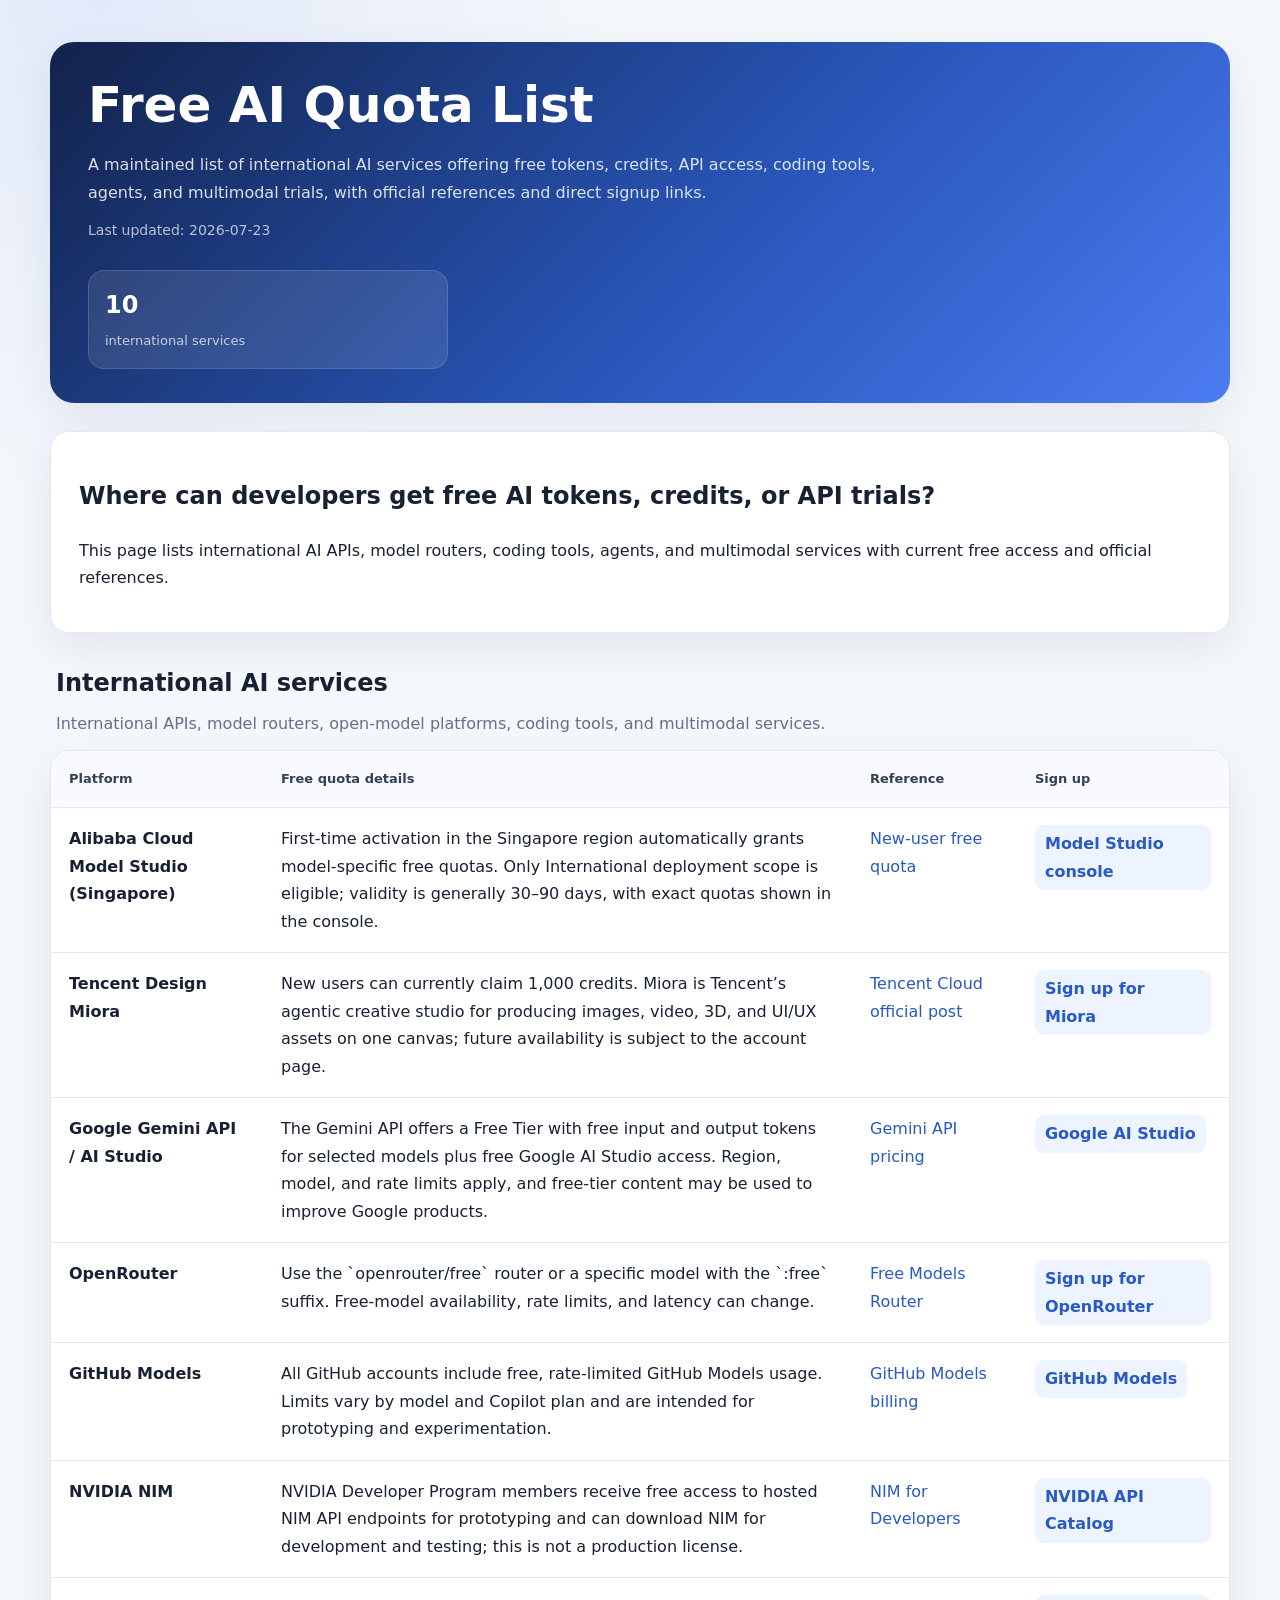
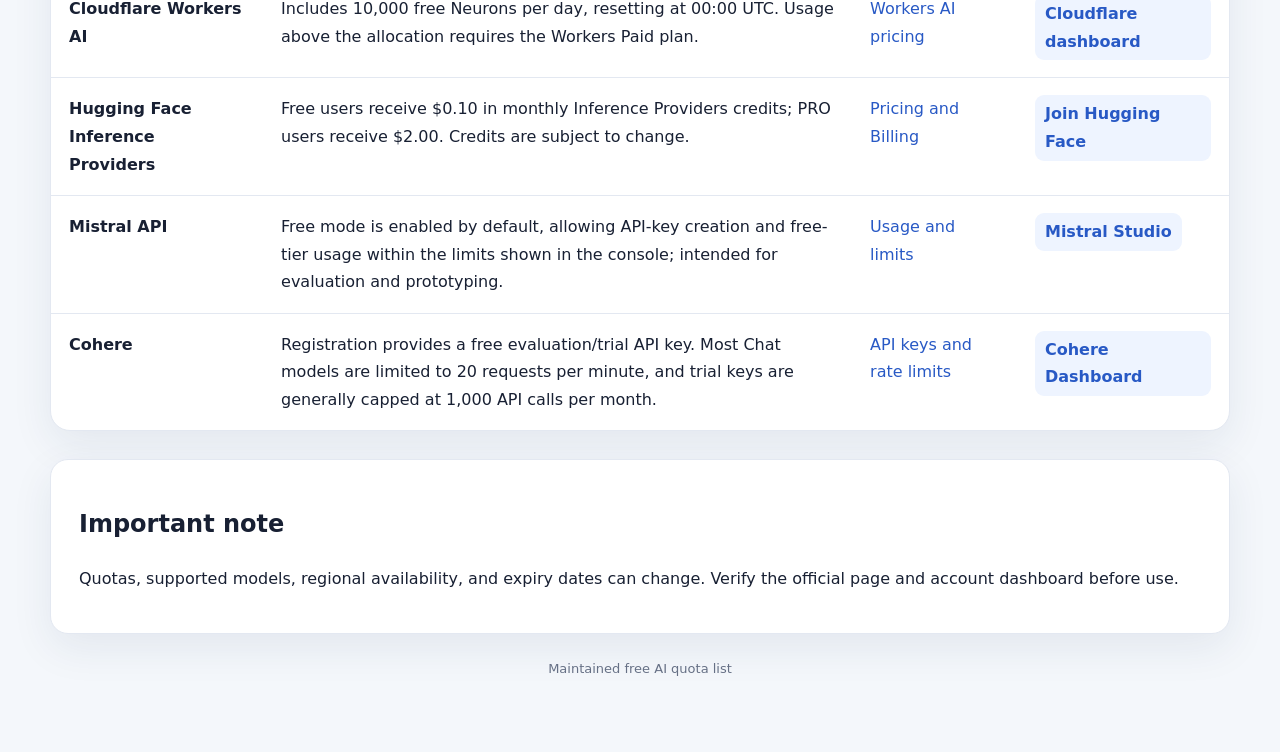
==== pages/us/index.html @ 04cc896a "publish: sync international quota artifacts" ====
<!doctype html>
<html lang="en"><head><meta charset="utf-8"><meta name="viewport" content="width=device-width,initial-scale=1"><title>Free AI Tokens, Credits and API Trials (2026 updated list)</title><meta name="description" content="A maintained list of international AI services offering free tokens, credits, API access, coding tools, agents, and multimodal trials, with official references and direct signup links."><meta name="keywords" content="free AI tokens, free AI API, AI credits, LLM free tier, AI coding agent free trial, free multimodal AI tools"><meta name="robots" content="index,follow,max-snippet:-1"><link rel="canonical" href="https://yoyoworks.github.io/ai_free_quota/pages/us/"><meta property="og:type" content="article"><meta property="og:title" content="Free AI Tokens, Credits and API Trials (2026 updated list)"><meta property="og:description" content="A maintained list of international AI services offering free tokens, credits, API access, coding tools, agents, and multimodal trials, with official references and direct signup links."><meta property="og:url" content="https://yoyoworks.github.io/ai_free_quota/pages/us/"><script type="application/ld+json">{"@context":"https://schema.org","@graph":[{"@type":"WebPage","url":"https://yoyoworks.github.io/ai_free_quota/pages/us/","name":"Free AI Tokens, Credits and API Trials","description":"A maintained list of international AI services offering free tokens, credits, API access, coding tools, agents, and multimodal trials, with official references and direct signup links.","datePublished":"2026-07-23","dateModified":"2026-07-23","inLanguage":"en"},{"@type":"ItemList","numberOfItems":10,"itemListElement":[{"@type":"ListItem","position":1,"name":"Alibaba Cloud Model Studio (Singapore)","description":"First-time activation in the Singapore region automatically grants model-specific free quotas. Only International deployment scope is eligible; validity is generally 30–90 days, with exact quotas shown in the console.","url":"https://modelstudio.console.alibabacloud.com/"},{"@type":"ListItem","position":2,"name":"Tencent Design Miora","description":"New users can currently claim 1,000 credits. Miora is Tencent’s agentic creative studio for producing images, video, 3D, and UI/UX assets on one canvas; future availability is subject to the account page.","url":"https://miora.design/login"},{"@type":"ListItem","position":3,"name":"Google Gemini API / AI Studio","description":"The Gemini API offers a Free Tier with free input and output tokens for selected models plus free Google AI Studio access. Region, model, and rate limits apply, and free-tier content may be used to improve Google products.","url":"https://aistudio.google.com/"},{"@type":"ListItem","position":4,"name":"OpenRouter","description":"Use the `openrouter/free` router or a specific model with the `:free` suffix. Free-model availability, rate limits, and latency can change.","url":"https://openrouter.ai/"},{"@type":"ListItem","position":5,"name":"GitHub Models","description":"All GitHub accounts include free, rate-limited GitHub Models usage. Limits vary by model and Copilot plan and are intended for prototyping and experimentation.","url":"https://github.com/marketplace/models"},{"@type":"ListItem","position":6,"name":"NVIDIA NIM","description":"NVIDIA Developer Program members receive free access to hosted NIM API endpoints for prototyping and can download NIM for development and testing; this is not a production license.","url":"https://build.nvidia.com/explore/discover"},{"@type":"ListItem","position":7,"name":"Cloudflare Workers AI","description":"Includes 10,000 free Neurons per day, resetting at 00:00 UTC. Usage above the allocation requires the Workers Paid plan.","url":"https://dash.cloudflare.com/"},{"@type":"ListItem","position":8,"name":"Hugging Face Inference Providers","description":"Free users receive $0.10 in monthly Inference Providers credits; PRO users receive $2.00. Credits are subject to change.","url":"https://huggingface.co/join"},{"@type":"ListItem","position":9,"name":"Mistral API","description":"Free mode is enabled by default, allowing API-key creation and free-tier usage within the limits shown in the console; intended for evaluation and prototyping.","url":"https://console.mistral.ai/"},{"@type":"ListItem","position":10,"name":"Cohere","description":"Registration provides a free evaluation/trial API key. Most Chat models are limited to 20 requests per minute, and trial keys are generally capped at 1,000 API calls per month.","url":"https://dashboard.cohere.com/welcome/register"}]}]}</script><style>:root{--bg:#f4f7fb;--surface:#fff;--text:#182033;--muted:#667085;--line:#e3e8f1;--accent:#2859c5;--soft:#eef4ff;--shadow:0 14px 42px rgba(31,55,94,.08)}*{box-sizing:border-box}body{margin:0;background:radial-gradient(circle at 8% 0%,rgba(66,111,229,.10),transparent 32rem),var(--bg);color:var(--text);font-family:Inter,"PingFang SC","Microsoft YaHei",system-ui,-apple-system,sans-serif;line-height:1.72}a{color:var(--accent);text-decoration:none}a:hover{text-decoration:underline}main{width:min(1180px,calc(100% - 32px));margin:42px auto 72px}.hero{padding:34px 38px;border-radius:24px;background:linear-gradient(135deg,#12224a,#2957bb 58%,#4c7cf2);color:#fff;box-shadow:var(--shadow)}.hero h1{margin:0;font-size:clamp(30px,5vw,50px);line-height:1.18}.summary{max-width:850px;margin:16px 0 0;color:rgba(255,255,255,.84)}.updated{margin-top:12px;color:rgba(255,255,255,.7);font-size:14px}.stats{display:grid;grid-template-columns:repeat(3,minmax(0,1fr));gap:12px;margin-top:28px}.stat{padding:14px 16px;background:rgba(255,255,255,.10);border:1px solid rgba(255,255,255,.14);border-radius:16px}.stat strong{display:block;font-size:24px}.stat span{color:rgba(255,255,255,.72);font-size:13px}.answer,.faq{margin-top:28px;padding:24px 28px;border:1px solid var(--line);border-radius:18px;background:var(--surface);box-shadow:var(--shadow)}.section{margin-top:30px}.section-heading{padding:0 6px 12px}.section-heading h2{margin:0;font-size:24px}.section-heading p{margin:6px 0 0;color:var(--muted)}.table-wrap{overflow-x:auto;border:1px solid var(--line);border-radius:20px;background:var(--surface);box-shadow:var(--shadow)}table{width:100%;min-width:900px;border-collapse:collapse;table-layout:fixed}th,td{padding:17px 18px;text-align:left;vertical-align:top;border-bottom:1px solid var(--line)}th{background:#f8faff;color:#344054;font-size:13px}th:nth-child(1),td:nth-child(1){width:18%}th:nth-child(2),td:nth-child(2){width:50%}th:nth-child(3),td:nth-child(3){width:14%}th:nth-child(4),td:nth-child(4){width:18%}tbody tr:last-child td{border-bottom:0}.platform{font-weight:750}.signup{display:inline-block;padding:5px 10px;border-radius:9px;background:var(--soft);font-weight:650}.footer{margin-top:24px;color:var(--muted);font-size:13px;text-align:center}@media(max-width:720px){main{width:min(100% - 20px,1180px);margin-top:20px}.hero{padding:25px 22px}.stats{grid-template-columns:1fr}.answer,.faq{padding:20px}}@media print{body{background:#fff}main{width:100%;margin:0}.hero,.table-wrap,.answer,.faq{box-shadow:none}}</style></head>
<body><main><article><header class="hero"><h1>Free AI Quota List</h1><p class="summary">A maintained list of international AI services offering free tokens, credits, API access, coding tools, agents, and multimodal trials, with official references and direct signup links.</p><div class="updated">Last updated: <time datetime="2026-07-23">2026-07-23</time></div><div class="stats"><div class="stat"><strong>10</strong><span>international services</span></div></div></header><section class="answer"><h2>Where can developers get free AI tokens, credits, or API trials?</h2><p>This page lists international AI APIs, model routers, coding tools, agents, and multimodal services with current free access and official references.</p></section><section class="section" aria-labelledby="section-international"><div class="section-heading"><h2 id="section-international">International AI services</h2><p>International APIs, model routers, open-model platforms, coding tools, and multimodal services.</p></div><div class="table-wrap"><table><thead><tr><th>Platform</th><th>Free quota details</th><th>Reference</th><th>Sign up</th></tr></thead><tbody><tr id="alibaba-model-studio-sg"><td class="platform">Alibaba Cloud Model Studio (Singapore)</td><td>First-time activation in the Singapore region automatically grants model-specific free quotas. Only International deployment scope is eligible; validity is generally 30–90 days, with exact quotas shown in the console.</td><td><a href="https://www.alibabacloud.com/help/en/model-studio/new-free-quota" target="_blank" rel="noopener noreferrer">New-user free quota</a></td><td><a class="signup" href="https://modelstudio.console.alibabacloud.com/" target="_blank" rel="noopener noreferrer">Model Studio console</a></td></tr> <tr id="tencent-miora"><td class="platform">Tencent Design Miora</td><td>New users can currently claim 1,000 credits. Miora is Tencent’s agentic creative studio for producing images, video, 3D, and UI/UX assets on one canvas; future availability is subject to the account page.</td><td><a href="https://www.linkedin.com/company/tencent-cloud/" target="_blank" rel="noopener noreferrer">Tencent Cloud official post</a></td><td><a class="signup" href="https://miora.design/login" target="_blank" rel="noopener noreferrer">Sign up for Miora</a></td></tr> <tr id="google-gemini-api"><td class="platform">Google Gemini API / AI Studio</td><td>The Gemini API offers a Free Tier with free input and output tokens for selected models plus free Google AI Studio access. Region, model, and rate limits apply, and free-tier content may be used to improve Google products.</td><td><a href="https://ai.google.dev/gemini-api/docs/pricing" target="_blank" rel="noopener noreferrer">Gemini API pricing</a></td><td><a class="signup" href="https://aistudio.google.com/" target="_blank" rel="noopener noreferrer">Google AI Studio</a></td></tr> <tr id="openrouter"><td class="platform">OpenRouter</td><td>Use the `openrouter/free` router or a specific model with the `:free` suffix. Free-model availability, rate limits, and latency can change.</td><td><a href="https://openrouter.ai/docs/guides/routing/routers/free-router" target="_blank" rel="noopener noreferrer">Free Models Router</a></td><td><a class="signup" href="https://openrouter.ai/" target="_blank" rel="noopener noreferrer">Sign up for OpenRouter</a></td></tr> <tr id="github-models"><td class="platform">GitHub Models</td><td>All GitHub accounts include free, rate-limited GitHub Models usage. Limits vary by model and Copilot plan and are intended for prototyping and experimentation.</td><td><a href="https://docs.github.com/en/billing/concepts/product-billing/github-models" target="_blank" rel="noopener noreferrer">GitHub Models billing</a></td><td><a class="signup" href="https://github.com/marketplace/models" target="_blank" rel="noopener noreferrer">GitHub Models</a></td></tr> <tr id="nvidia-nim"><td class="platform">NVIDIA NIM</td><td>NVIDIA Developer Program members receive free access to hosted NIM API endpoints for prototyping and can download NIM for development and testing; this is not a production license.</td><td><a href="https://developer.nvidia.com/nim" target="_blank" rel="noopener noreferrer">NIM for Developers</a></td><td><a class="signup" href="https://build.nvidia.com/explore/discover" target="_blank" rel="noopener noreferrer">NVIDIA API Catalog</a></td></tr> <tr id="cloudflare-workers-ai"><td class="platform">Cloudflare Workers AI</td><td>Includes 10,000 free Neurons per day, resetting at 00:00 UTC. Usage above the allocation requires the Workers Paid plan.</td><td><a href="https://developers.cloudflare.com/workers-ai/platform/pricing/" target="_blank" rel="noopener noreferrer">Workers AI pricing</a></td><td><a class="signup" href="https://dash.cloudflare.com/" target="_blank" rel="noopener noreferrer">Cloudflare dashboard</a></td></tr> <tr id="hugging-face-inference"><td class="platform">Hugging Face Inference Providers</td><td>Free users receive $0.10 in monthly Inference Providers credits; PRO users receive $2.00. Credits are subject to change.</td><td><a href="https://huggingface.co/docs/inference-providers/en/pricing" target="_blank" rel="noopener noreferrer">Pricing and Billing</a></td><td><a class="signup" href="https://huggingface.co/join" target="_blank" rel="noopener noreferrer">Join Hugging Face</a></td></tr> <tr id="mistral-api"><td class="platform">Mistral API</td><td>Free mode is enabled by default, allowing API-key creation and free-tier usage within the limits shown in the console; intended for evaluation and prototyping.</td><td><a href="https://docs.mistral.ai/admin/billing-usage/usage-limits" target="_blank" rel="noopener noreferrer">Usage and limits</a></td><td><a class="signup" href="https://console.mistral.ai/" target="_blank" rel="noopener noreferrer">Mistral Studio</a></td></tr> <tr id="cohere"><td class="platform">Cohere</td><td>Registration provides a free evaluation/trial API key. Most Chat models are limited to 20 requests per minute, and trial keys are generally capped at 1,000 API calls per month.</td><td><a href="https://docs.cohere.com/v2/docs/rate-limits" target="_blank" rel="noopener noreferrer">API keys and rate limits</a></td><td><a class="signup" href="https://dashboard.cohere.com/welcome/register" target="_blank" rel="noopener noreferrer">Cohere Dashboard</a></td></tr></tbody></table></div></section><section class="faq"><h2>Important note</h2><p>Quotas, supported models, regional availability, and expiry dates can change. Verify the official page and account dashboard before use.</p></section><footer class="footer">Maintained free AI quota list</footer></article></main></body></html>
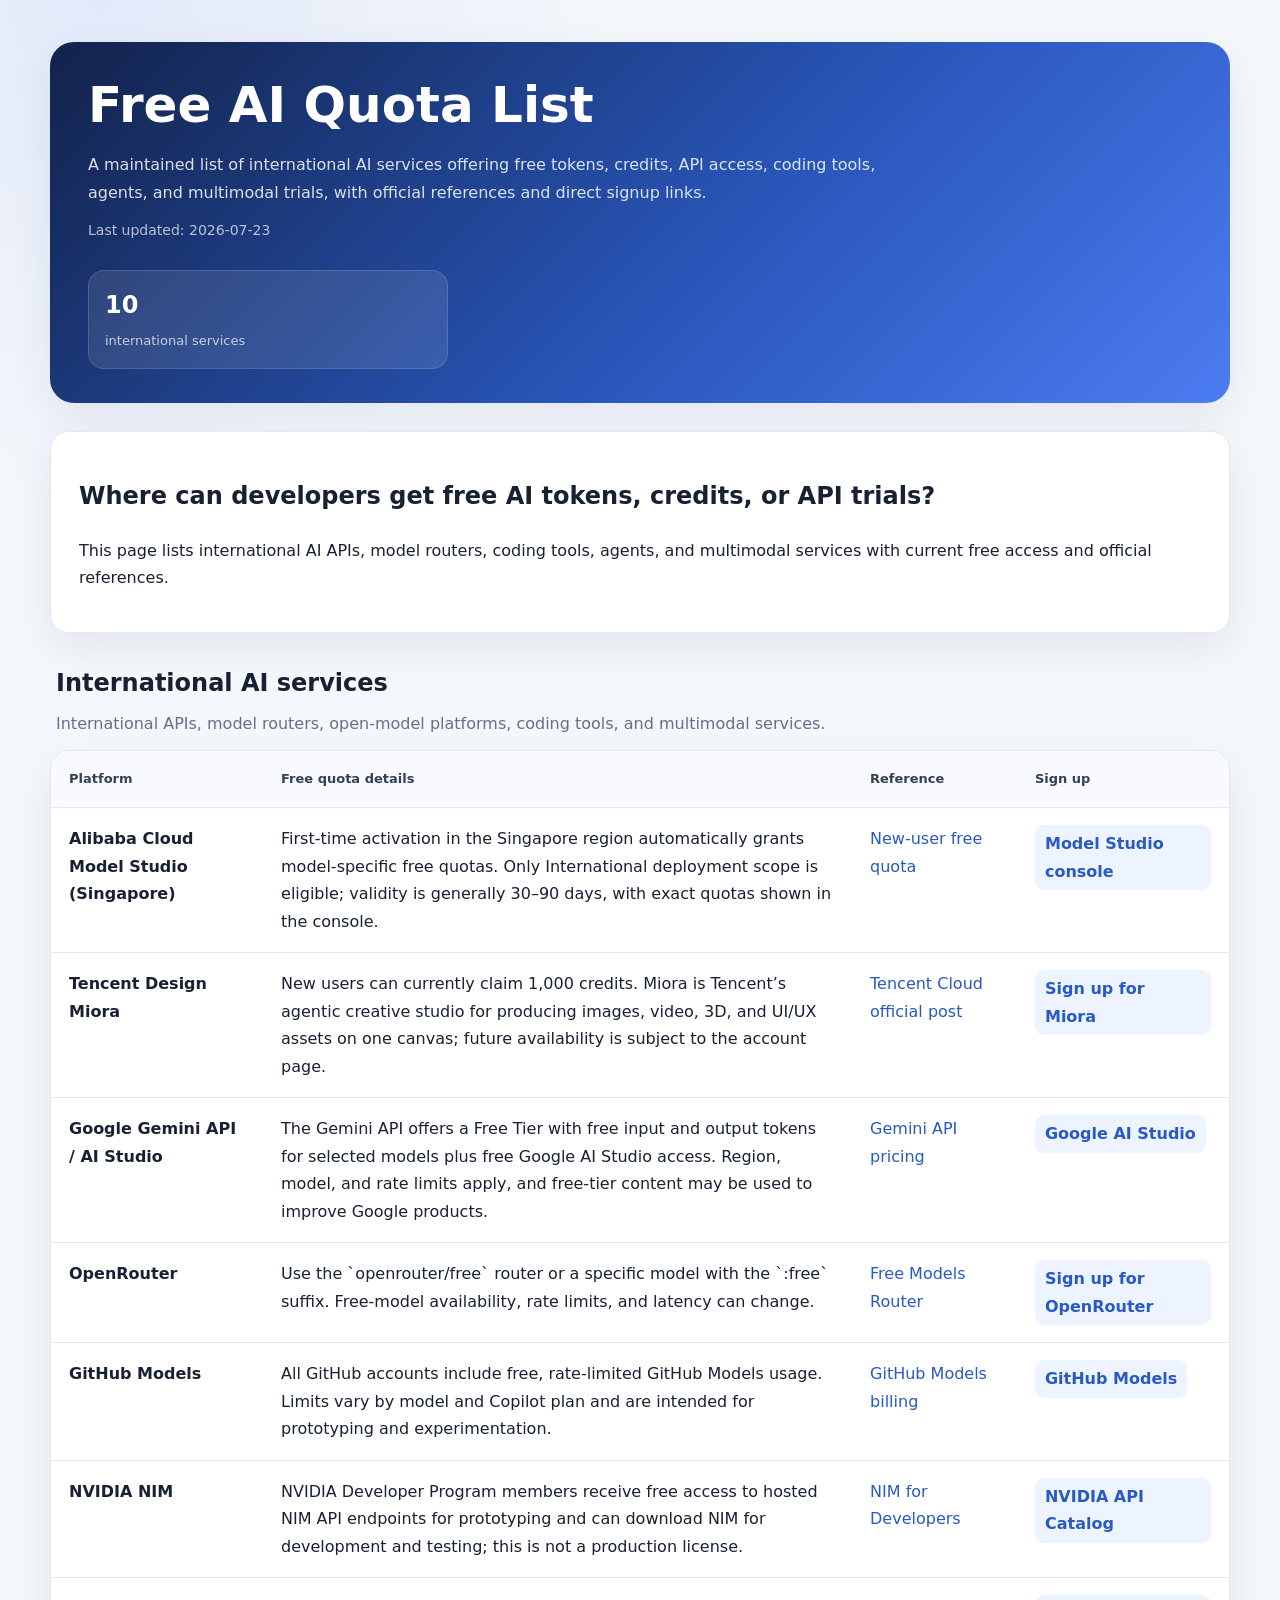
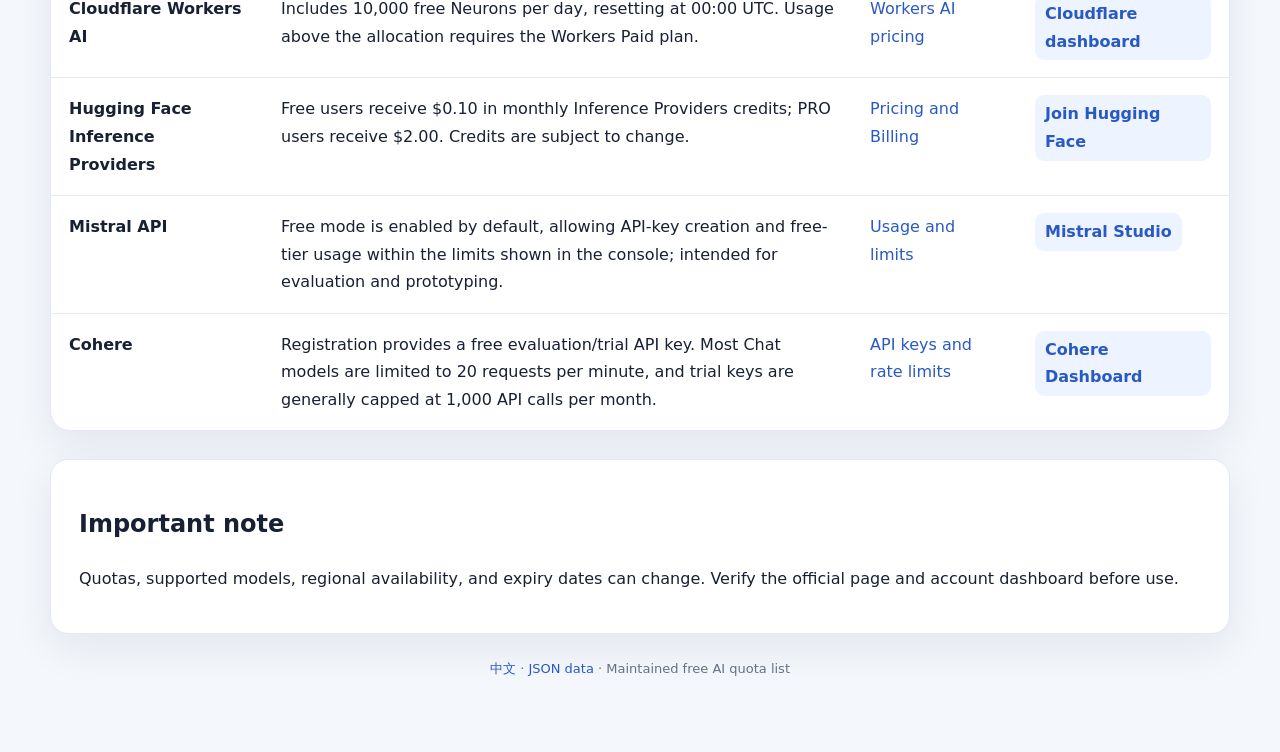
==== commit 05835a09: "publish: update English public page" ====
--- a/pages/us/index.html
+++ b/pages/us/index.html
@@ -1,3 +1,3 @@
 <!doctype html>
-<html lang="en"><head><meta charset="utf-8"><meta name="viewport" content="width=device-width,initial-scale=1"><title>Free AI Tokens, Credits and API Trials (2026 updated list)</title><meta name="description" content="A maintained list of international AI services offering free tokens, credits, API access, coding tools, agents, and multimodal trials, with official references and direct signup links."><meta name="keywords" content="free AI tokens, free AI API, AI credits, LLM free tier, AI coding agent free trial, free multimodal AI tools"><meta name="robots" content="index,follow,max-snippet:-1"><link rel="canonical" href="https://yoyoworks.github.io/ai_free_quota/pages/us/"><meta property="og:type" content="article"><meta property="og:title" content="Free AI Tokens, Credits and API Trials (2026 updated list)"><meta property="og:description" content="A maintained list of international AI services offering free tokens, credits, API access, coding tools, agents, and multimodal trials, with official references and direct signup links."><meta property="og:url" content="https://yoyoworks.github.io/ai_free_quota/pages/us/"><script type="application/ld+json">{"@context":"https://schema.org","@graph":[{"@type":"WebPage","url":"https://yoyoworks.github.io/ai_free_quota/pages/us/","name":"Free AI Tokens, Credits and API Trials","description":"A maintained list of international AI services offering free tokens, credits, API access, coding tools, agents, and multimodal trials, with official references and direct signup links.","datePublished":"2026-07-23","dateModified":"2026-07-23","inLanguage":"en"},{"@type":"ItemList","numberOfItems":10,"itemListElement":[{"@type":"ListItem","position":1,"name":"Alibaba Cloud Model Studio (Singapore)","description":"First-time activation in the Singapore region automatically grants model-specific free quotas. Only International deployment scope is eligible; validity is generally 30–90 days, with exact quotas shown in the console.","url":"https://modelstudio.console.alibabacloud.com/"},{"@type":"ListItem","position":2,"name":"Tencent Design Miora","description":"New users can currently claim 1,000 credits. Miora is Tencent’s agentic creative studio for producing images, video, 3D, and UI/UX assets on one canvas; future availability is subject to the account page.","url":"https://miora.design/login"},{"@type":"ListItem","position":3,"name":"Google Gemini API / AI Studio","description":"The Gemini API offers a Free Tier with free input and output tokens for selected models plus free Google AI Studio access. Region, model, and rate limits apply, and free-tier content may be used to improve Google products.","url":"https://aistudio.google.com/"},{"@type":"ListItem","position":4,"name":"OpenRouter","description":"Use the `openrouter/free` router or a specific model with the `:free` suffix. Free-model availability, rate limits, and latency can change.","url":"https://openrouter.ai/"},{"@type":"ListItem","position":5,"name":"GitHub Models","description":"All GitHub accounts include free, rate-limited GitHub Models usage. Limits vary by model and Copilot plan and are intended for prototyping and experimentation.","url":"https://github.com/marketplace/models"},{"@type":"ListItem","position":6,"name":"NVIDIA NIM","description":"NVIDIA Developer Program members receive free access to hosted NIM API endpoints for prototyping and can download NIM for development and testing; this is not a production license.","url":"https://build.nvidia.com/explore/discover"},{"@type":"ListItem","position":7,"name":"Cloudflare Workers AI","description":"Includes 10,000 free Neurons per day, resetting at 00:00 UTC. Usage above the allocation requires the Workers Paid plan.","url":"https://dash.cloudflare.com/"},{"@type":"ListItem","position":8,"name":"Hugging Face Inference Providers","description":"Free users receive $0.10 in monthly Inference Providers credits; PRO users receive $2.00. Credits are subject to change.","url":"https://huggingface.co/join"},{"@type":"ListItem","position":9,"name":"Mistral API","description":"Free mode is enabled by default, allowing API-key creation and free-tier usage within the limits shown in the console; intended for evaluation and prototyping.","url":"https://console.mistral.ai/"},{"@type":"ListItem","position":10,"name":"Cohere","description":"Registration provides a free evaluation/trial API key. Most Chat models are limited to 20 requests per minute, and trial keys are generally capped at 1,000 API calls per month.","url":"https://dashboard.cohere.com/welcome/register"}]}]}</script><style>:root{--bg:#f4f7fb;--surface:#fff;--text:#182033;--muted:#667085;--line:#e3e8f1;--accent:#2859c5;--soft:#eef4ff;--shadow:0 14px 42px rgba(31,55,94,.08)}*{box-sizing:border-box}body{margin:0;background:radial-gradient(circle at 8% 0%,rgba(66,111,229,.10),transparent 32rem),var(--bg);color:var(--text);font-family:Inter,"PingFang SC","Microsoft YaHei",system-ui,-apple-system,sans-serif;line-height:1.72}a{color:var(--accent);text-decoration:none}a:hover{text-decoration:underline}main{width:min(1180px,calc(100% - 32px));margin:42px auto 72px}.hero{padding:34px 38px;border-radius:24px;background:linear-gradient(135deg,#12224a,#2957bb 58%,#4c7cf2);color:#fff;box-shadow:var(--shadow)}.hero h1{margin:0;font-size:clamp(30px,5vw,50px);line-height:1.18}.summary{max-width:850px;margin:16px 0 0;color:rgba(255,255,255,.84)}.updated{margin-top:12px;color:rgba(255,255,255,.7);font-size:14px}.stats{display:grid;grid-template-columns:repeat(3,minmax(0,1fr));gap:12px;margin-top:28px}.stat{padding:14px 16px;background:rgba(255,255,255,.10);border:1px solid rgba(255,255,255,.14);border-radius:16px}.stat strong{display:block;font-size:24px}.stat span{color:rgba(255,255,255,.72);font-size:13px}.answer,.faq{margin-top:28px;padding:24px 28px;border:1px solid var(--line);border-radius:18px;background:var(--surface);box-shadow:var(--shadow)}.section{margin-top:30px}.section-heading{padding:0 6px 12px}.section-heading h2{margin:0;font-size:24px}.section-heading p{margin:6px 0 0;color:var(--muted)}.table-wrap{overflow-x:auto;border:1px solid var(--line);border-radius:20px;background:var(--surface);box-shadow:var(--shadow)}table{width:100%;min-width:900px;border-collapse:collapse;table-layout:fixed}th,td{padding:17px 18px;text-align:left;vertical-align:top;border-bottom:1px solid var(--line)}th{background:#f8faff;color:#344054;font-size:13px}th:nth-child(1),td:nth-child(1){width:18%}th:nth-child(2),td:nth-child(2){width:50%}th:nth-child(3),td:nth-child(3){width:14%}th:nth-child(4),td:nth-child(4){width:18%}tbody tr:last-child td{border-bottom:0}.platform{font-weight:750}.signup{display:inline-block;padding:5px 10px;border-radius:9px;background:var(--soft);font-weight:650}.footer{margin-top:24px;color:var(--muted);font-size:13px;text-align:center}@media(max-width:720px){main{width:min(100% - 20px,1180px);margin-top:20px}.hero{padding:25px 22px}.stats{grid-template-columns:1fr}.answer,.faq{padding:20px}}@media print{body{background:#fff}main{width:100%;margin:0}.hero,.table-wrap,.answer,.faq{box-shadow:none}}</style></head>
-<body><main><article><header class="hero"><h1>Free AI Quota List</h1><p class="summary">A maintained list of international AI services offering free tokens, credits, API access, coding tools, agents, and multimodal trials, with official references and direct signup links.</p><div class="updated">Last updated: <time datetime="2026-07-23">2026-07-23</time></div><div class="stats"><div class="stat"><strong>10</strong><span>international services</span></div></div></header><section class="answer"><h2>Where can developers get free AI tokens, credits, or API trials?</h2><p>This page lists international AI APIs, model routers, coding tools, agents, and multimodal services with current free access and official references.</p></section><section class="section" aria-labelledby="section-international"><div class="section-heading"><h2 id="section-international">International AI services</h2><p>International APIs, model routers, open-model platforms, coding tools, and multimodal services.</p></div><div class="table-wrap"><table><thead><tr><th>Platform</th><th>Free quota details</th><th>Reference</th><th>Sign up</th></tr></thead><tbody><tr id="alibaba-model-studio-sg"><td class="platform">Alibaba Cloud Model Studio (Singapore)</td><td>First-time activation in the Singapore region automatically grants model-specific free quotas. Only International deployment scope is eligible; validity is generally 30–90 days, with exact quotas shown in the console.</td><td><a href="https://www.alibabacloud.com/help/en/model-studio/new-free-quota" target="_blank" rel="noopener noreferrer">New-user free quota</a></td><td><a class="signup" href="https://modelstudio.console.alibabacloud.com/" target="_blank" rel="noopener noreferrer">Model Studio console</a></td></tr> <tr id="tencent-miora"><td class="platform">Tencent Design Miora</td><td>New users can currently claim 1,000 credits. Miora is Tencent’s agentic creative studio for producing images, video, 3D, and UI/UX assets on one canvas; future availability is subject to the account page.</td><td><a href="https://www.linkedin.com/company/tencent-cloud/" target="_blank" rel="noopener noreferrer">Tencent Cloud official post</a></td><td><a class="signup" href="https://miora.design/login" target="_blank" rel="noopener noreferrer">Sign up for Miora</a></td></tr> <tr id="google-gemini-api"><td class="platform">Google Gemini API / AI Studio</td><td>The Gemini API offers a Free Tier with free input and output tokens for selected models plus free Google AI Studio access. Region, model, and rate limits apply, and free-tier content may be used to improve Google products.</td><td><a href="https://ai.google.dev/gemini-api/docs/pricing" target="_blank" rel="noopener noreferrer">Gemini API pricing</a></td><td><a class="signup" href="https://aistudio.google.com/" target="_blank" rel="noopener noreferrer">Google AI Studio</a></td></tr> <tr id="openrouter"><td class="platform">OpenRouter</td><td>Use the `openrouter/free` router or a specific model with the `:free` suffix. Free-model availability, rate limits, and latency can change.</td><td><a href="https://openrouter.ai/docs/guides/routing/routers/free-router" target="_blank" rel="noopener noreferrer">Free Models Router</a></td><td><a class="signup" href="https://openrouter.ai/" target="_blank" rel="noopener noreferrer">Sign up for OpenRouter</a></td></tr> <tr id="github-models"><td class="platform">GitHub Models</td><td>All GitHub accounts include free, rate-limited GitHub Models usage. Limits vary by model and Copilot plan and are intended for prototyping and experimentation.</td><td><a href="https://docs.github.com/en/billing/concepts/product-billing/github-models" target="_blank" rel="noopener noreferrer">GitHub Models billing</a></td><td><a class="signup" href="https://github.com/marketplace/models" target="_blank" rel="noopener noreferrer">GitHub Models</a></td></tr> <tr id="nvidia-nim"><td class="platform">NVIDIA NIM</td><td>NVIDIA Developer Program members receive free access to hosted NIM API endpoints for prototyping and can download NIM for development and testing; this is not a production license.</td><td><a href="https://developer.nvidia.com/nim" target="_blank" rel="noopener noreferrer">NIM for Developers</a></td><td><a class="signup" href="https://build.nvidia.com/explore/discover" target="_blank" rel="noopener noreferrer">NVIDIA API Catalog</a></td></tr> <tr id="cloudflare-workers-ai"><td class="platform">Cloudflare Workers AI</td><td>Includes 10,000 free Neurons per day, resetting at 00:00 UTC. Usage above the allocation requires the Workers Paid plan.</td><td><a href="https://developers.cloudflare.com/workers-ai/platform/pricing/" target="_blank" rel="noopener noreferrer">Workers AI pricing</a></td><td><a class="signup" href="https://dash.cloudflare.com/" target="_blank" rel="noopener noreferrer">Cloudflare dashboard</a></td></tr> <tr id="hugging-face-inference"><td class="platform">Hugging Face Inference Providers</td><td>Free users receive $0.10 in monthly Inference Providers credits; PRO users receive $2.00. Credits are subject to change.</td><td><a href="https://huggingface.co/docs/inference-providers/en/pricing" target="_blank" rel="noopener noreferrer">Pricing and Billing</a></td><td><a class="signup" href="https://huggingface.co/join" target="_blank" rel="noopener noreferrer">Join Hugging Face</a></td></tr> <tr id="mistral-api"><td class="platform">Mistral API</td><td>Free mode is enabled by default, allowing API-key creation and free-tier usage within the limits shown in the console; intended for evaluation and prototyping.</td><td><a href="https://docs.mistral.ai/admin/billing-usage/usage-limits" target="_blank" rel="noopener noreferrer">Usage and limits</a></td><td><a class="signup" href="https://console.mistral.ai/" target="_blank" rel="noopener noreferrer">Mistral Studio</a></td></tr> <tr id="cohere"><td class="platform">Cohere</td><td>Registration provides a free evaluation/trial API key. Most Chat models are limited to 20 requests per minute, and trial keys are generally capped at 1,000 API calls per month.</td><td><a href="https://docs.cohere.com/v2/docs/rate-limits" target="_blank" rel="noopener noreferrer">API keys and rate limits</a></td><td><a class="signup" href="https://dashboard.cohere.com/welcome/register" target="_blank" rel="noopener noreferrer">Cohere Dashboard</a></td></tr></tbody></table></div></section><section class="faq"><h2>Important note</h2><p>Quotas, supported models, regional availability, and expiry dates can change. Verify the official page and account dashboard before use.</p></section><footer class="footer">Maintained free AI quota list</footer></article></main></body></html>
+<html lang="en"><head><meta charset="utf-8"><meta name="viewport" content="width=device-width,initial-scale=1"><title>Free AI Tokens, Credits and API Trials (2026 updated list)</title><meta name="description" content="A maintained list of international AI services offering free tokens, credits, API access, coding tools, agents, and multimodal trials, with official references and direct signup links."><meta name="keywords" content="free AI tokens, free AI API, AI credits, LLM free tier, AI coding agent free trial, free multimodal AI tools"><meta name="robots" content="index,follow,max-snippet:-1"><link rel="canonical" href="https://yoyoworks.github.io/ai_free_quota/us/"><link rel="alternate" hreflang="zh-CN" href="https://yoyoworks.github.io/ai_free_quota/zh/"><link rel="alternate" hreflang="en" href="https://yoyoworks.github.io/ai_free_quota/us/"><link rel="alternate" hreflang="x-default" href="https://yoyoworks.github.io/ai_free_quota/"><meta property="og:type" content="article"><meta property="og:title" content="Free AI Tokens, Credits and API Trials (2026 updated list)"><meta property="og:description" content="A maintained list of international AI services offering free tokens, credits, API access, coding tools, agents, and multimodal trials, with official references and direct signup links."><meta property="og:url" content="https://yoyoworks.github.io/ai_free_quota/us/"><script type="application/ld+json">{"@context":"https://schema.org","@graph":[{"@type":"WebPage","url":"https://yoyoworks.github.io/ai_free_quota/us/","name":"Free AI Tokens, Credits and API Trials","description":"A maintained list of international AI services offering free tokens, credits, API access, coding tools, agents, and multimodal trials, with official references and direct signup links.","datePublished":"2026-07-23","dateModified":"2026-07-23","inLanguage":"en","mainEntity":{"@id":"https://yoyoworks.github.io/ai_free_quota/ai-free-quotas.json#dataset"}},{"@type":"Dataset","@id":"https://yoyoworks.github.io/ai_free_quota/ai-free-quotas.json#dataset","name":"Free AI Tokens, Credits and API Trials","description":"A maintained list of international AI services offering free tokens, credits, API access, coding tools, agents, and multimodal trials, with official references and direct signup links.","url":"https://yoyoworks.github.io/ai_free_quota/ai-free-quotas.json","dateModified":"2026-07-23","isAccessibleForFree":true},{"@type":"ItemList","numberOfItems":10,"itemListElement":[{"@type":"ListItem","position":1,"name":"Alibaba Cloud Model Studio (Singapore)","url":"https://modelstudio.console.alibabacloud.com/"},{"@type":"ListItem","position":2,"name":"Tencent Design Miora","url":"https://miora.design/login"},{"@type":"ListItem","position":3,"name":"Google Gemini API / AI Studio","url":"https://aistudio.google.com/"},{"@type":"ListItem","position":4,"name":"OpenRouter","url":"https://openrouter.ai/"},{"@type":"ListItem","position":5,"name":"GitHub Models","url":"https://github.com/marketplace/models"},{"@type":"ListItem","position":6,"name":"NVIDIA NIM","url":"https://build.nvidia.com/explore/discover"},{"@type":"ListItem","position":7,"name":"Cloudflare Workers AI","url":"https://dash.cloudflare.com/"},{"@type":"ListItem","position":8,"name":"Hugging Face Inference Providers","url":"https://huggingface.co/join"},{"@type":"ListItem","position":9,"name":"Mistral API","url":"https://console.mistral.ai/"},{"@type":"ListItem","position":10,"name":"Cohere","url":"https://dashboard.cohere.com/welcome/register"}]}]}</script><style>:root{--bg:#f4f7fb;--surface:#fff;--text:#182033;--muted:#667085;--line:#e3e8f1;--accent:#2859c5;--soft:#eef4ff;--shadow:0 14px 42px rgba(31,55,94,.08)}*{box-sizing:border-box}body{margin:0;background:radial-gradient(circle at 8% 0%,rgba(66,111,229,.10),transparent 32rem),var(--bg);color:var(--text);font-family:Inter,"PingFang SC","Microsoft YaHei",system-ui,-apple-system,sans-serif;line-height:1.72}a{color:var(--accent);text-decoration:none}a:hover{text-decoration:underline}main{width:min(1180px,calc(100% - 32px));margin:42px auto 72px}.hero{padding:34px 38px;border-radius:24px;background:linear-gradient(135deg,#12224a,#2957bb 58%,#4c7cf2);color:#fff;box-shadow:var(--shadow)}.hero h1{margin:0;font-size:clamp(30px,5vw,50px);line-height:1.18}.summary{max-width:850px;margin:16px 0 0;color:rgba(255,255,255,.84)}.updated{margin-top:12px;color:rgba(255,255,255,.7);font-size:14px}.stats{display:grid;grid-template-columns:repeat(3,minmax(0,1fr));gap:12px;margin-top:28px}.stat{padding:14px 16px;background:rgba(255,255,255,.10);border:1px solid rgba(255,255,255,.14);border-radius:16px}.stat strong{display:block;font-size:24px}.stat span{color:rgba(255,255,255,.72);font-size:13px}.answer,.faq{margin-top:28px;padding:24px 28px;border:1px solid var(--line);border-radius:18px;background:var(--surface);box-shadow:var(--shadow)}.section{margin-top:30px}.section-heading{padding:0 6px 12px}.section-heading h2{margin:0;font-size:24px}.section-heading p{margin:6px 0 0;color:var(--muted)}.table-wrap{overflow-x:auto;border:1px solid var(--line);border-radius:20px;background:var(--surface);box-shadow:var(--shadow)}table{width:100%;min-width:900px;border-collapse:collapse;table-layout:fixed}th,td{padding:17px 18px;text-align:left;vertical-align:top;border-bottom:1px solid var(--line)}th{background:#f8faff;color:#344054;font-size:13px}th:nth-child(1),td:nth-child(1){width:18%}th:nth-child(2),td:nth-child(2){width:50%}th:nth-child(3),td:nth-child(3){width:14%}th:nth-child(4),td:nth-child(4){width:18%}tbody tr:last-child td{border-bottom:0}.platform{font-weight:750}.signup{display:inline-block;padding:5px 10px;border-radius:9px;background:var(--soft);font-weight:650}.footer{margin-top:24px;color:var(--muted);font-size:13px;text-align:center}@media(max-width:720px){main{width:min(100% - 20px,1180px);margin-top:20px}.hero{padding:25px 22px}.stats{grid-template-columns:1fr}.answer,.faq{padding:20px}}@media print{body{background:#fff}main{width:100%;margin:0}.hero,.table-wrap,.answer,.faq{box-shadow:none}}</style></head>
+<body><main><article><header class="hero"><h1>Free AI Quota List</h1><p class="summary">A maintained list of international AI services offering free tokens, credits, API access, coding tools, agents, and multimodal trials, with official references and direct signup links.</p><div class="updated">Last updated: <time datetime="2026-07-23">2026-07-23</time></div><div class="stats"><div class="stat"><strong>10</strong><span>international services</span></div></div></header><section class="answer"><h2>Where can developers get free AI tokens, credits, or API trials?</h2><p>This page lists international AI APIs, model routers, coding tools, agents, and multimodal services with current free access and official references.</p></section><section class="section" aria-labelledby="section-international"><div class="section-heading"><h2 id="section-international">International AI services</h2><p>International APIs, model routers, open-model platforms, coding tools, and multimodal services.</p></div><div class="table-wrap"><table><thead><tr><th>Platform</th><th>Free quota details</th><th>Reference</th><th>Sign up</th></tr></thead><tbody><tr id="alibaba-model-studio-sg"><td class="platform">Alibaba Cloud Model Studio (Singapore)</td><td>First-time activation in the Singapore region automatically grants model-specific free quotas. Only International deployment scope is eligible; validity is generally 30–90 days, with exact quotas shown in the console.</td><td><a href="https://www.alibabacloud.com/help/en/model-studio/new-free-quota" target="_blank" rel="noopener noreferrer">New-user free quota</a></td><td><a class="signup" href="https://modelstudio.console.alibabacloud.com/" target="_blank" rel="noopener noreferrer">Model Studio console</a></td></tr> <tr id="tencent-miora"><td class="platform">Tencent Design Miora</td><td>New users can currently claim 1,000 credits. Miora is Tencent’s agentic creative studio for producing images, video, 3D, and UI/UX assets on one canvas; future availability is subject to the account page.</td><td><a href="https://www.linkedin.com/company/tencent-cloud/" target="_blank" rel="noopener noreferrer">Tencent Cloud official post</a></td><td><a class="signup" href="https://miora.design/login" target="_blank" rel="noopener noreferrer">Sign up for Miora</a></td></tr> <tr id="google-gemini-api"><td class="platform">Google Gemini API / AI Studio</td><td>The Gemini API offers a Free Tier with free input and output tokens for selected models plus free Google AI Studio access. Region, model, and rate limits apply, and free-tier content may be used to improve Google products.</td><td><a href="https://ai.google.dev/gemini-api/docs/pricing" target="_blank" rel="noopener noreferrer">Gemini API pricing</a></td><td><a class="signup" href="https://aistudio.google.com/" target="_blank" rel="noopener noreferrer">Google AI Studio</a></td></tr> <tr id="openrouter"><td class="platform">OpenRouter</td><td>Use the `openrouter/free` router or a specific model with the `:free` suffix. Free-model availability, rate limits, and latency can change.</td><td><a href="https://openrouter.ai/docs/guides/routing/routers/free-router" target="_blank" rel="noopener noreferrer">Free Models Router</a></td><td><a class="signup" href="https://openrouter.ai/" target="_blank" rel="noopener noreferrer">Sign up for OpenRouter</a></td></tr> <tr id="github-models"><td class="platform">GitHub Models</td><td>All GitHub accounts include free, rate-limited GitHub Models usage. Limits vary by model and Copilot plan and are intended for prototyping and experimentation.</td><td><a href="https://docs.github.com/en/billing/concepts/product-billing/github-models" target="_blank" rel="noopener noreferrer">GitHub Models billing</a></td><td><a class="signup" href="https://github.com/marketplace/models" target="_blank" rel="noopener noreferrer">GitHub Models</a></td></tr> <tr id="nvidia-nim"><td class="platform">NVIDIA NIM</td><td>NVIDIA Developer Program members receive free access to hosted NIM API endpoints for prototyping and can download NIM for development and testing; this is not a production license.</td><td><a href="https://developer.nvidia.com/nim" target="_blank" rel="noopener noreferrer">NIM for Developers</a></td><td><a class="signup" href="https://build.nvidia.com/explore/discover" target="_blank" rel="noopener noreferrer">NVIDIA API Catalog</a></td></tr> <tr id="cloudflare-workers-ai"><td class="platform">Cloudflare Workers AI</td><td>Includes 10,000 free Neurons per day, resetting at 00:00 UTC. Usage above the allocation requires the Workers Paid plan.</td><td><a href="https://developers.cloudflare.com/workers-ai/platform/pricing/" target="_blank" rel="noopener noreferrer">Workers AI pricing</a></td><td><a class="signup" href="https://dash.cloudflare.com/" target="_blank" rel="noopener noreferrer">Cloudflare dashboard</a></td></tr> <tr id="hugging-face-inference"><td class="platform">Hugging Face Inference Providers</td><td>Free users receive $0.10 in monthly Inference Providers credits; PRO users receive $2.00. Credits are subject to change.</td><td><a href="https://huggingface.co/docs/inference-providers/en/pricing" target="_blank" rel="noopener noreferrer">Pricing and Billing</a></td><td><a class="signup" href="https://huggingface.co/join" target="_blank" rel="noopener noreferrer">Join Hugging Face</a></td></tr> <tr id="mistral-api"><td class="platform">Mistral API</td><td>Free mode is enabled by default, allowing API-key creation and free-tier usage within the limits shown in the console; intended for evaluation and prototyping.</td><td><a href="https://docs.mistral.ai/admin/billing-usage/usage-limits" target="_blank" rel="noopener noreferrer">Usage and limits</a></td><td><a class="signup" href="https://console.mistral.ai/" target="_blank" rel="noopener noreferrer">Mistral Studio</a></td></tr> <tr id="cohere"><td class="platform">Cohere</td><td>Registration provides a free evaluation/trial API key. Most Chat models are limited to 20 requests per minute, and trial keys are generally capped at 1,000 API calls per month.</td><td><a href="https://docs.cohere.com/v2/docs/rate-limits" target="_blank" rel="noopener noreferrer">API keys and rate limits</a></td><td><a class="signup" href="https://dashboard.cohere.com/welcome/register" target="_blank" rel="noopener noreferrer">Cohere Dashboard</a></td></tr></tbody></table></div></section><section class="faq"><h2>Important note</h2><p>Quotas, supported models, regional availability, and expiry dates can change. Verify the official page and account dashboard before use.</p></section><footer class="footer"><a href="https://yoyoworks.github.io/ai_free_quota/zh/">中文</a> · <a href="https://yoyoworks.github.io/ai_free_quota/ai-free-quotas.json">JSON data</a> · Maintained free AI quota list</footer></article></main></body></html>
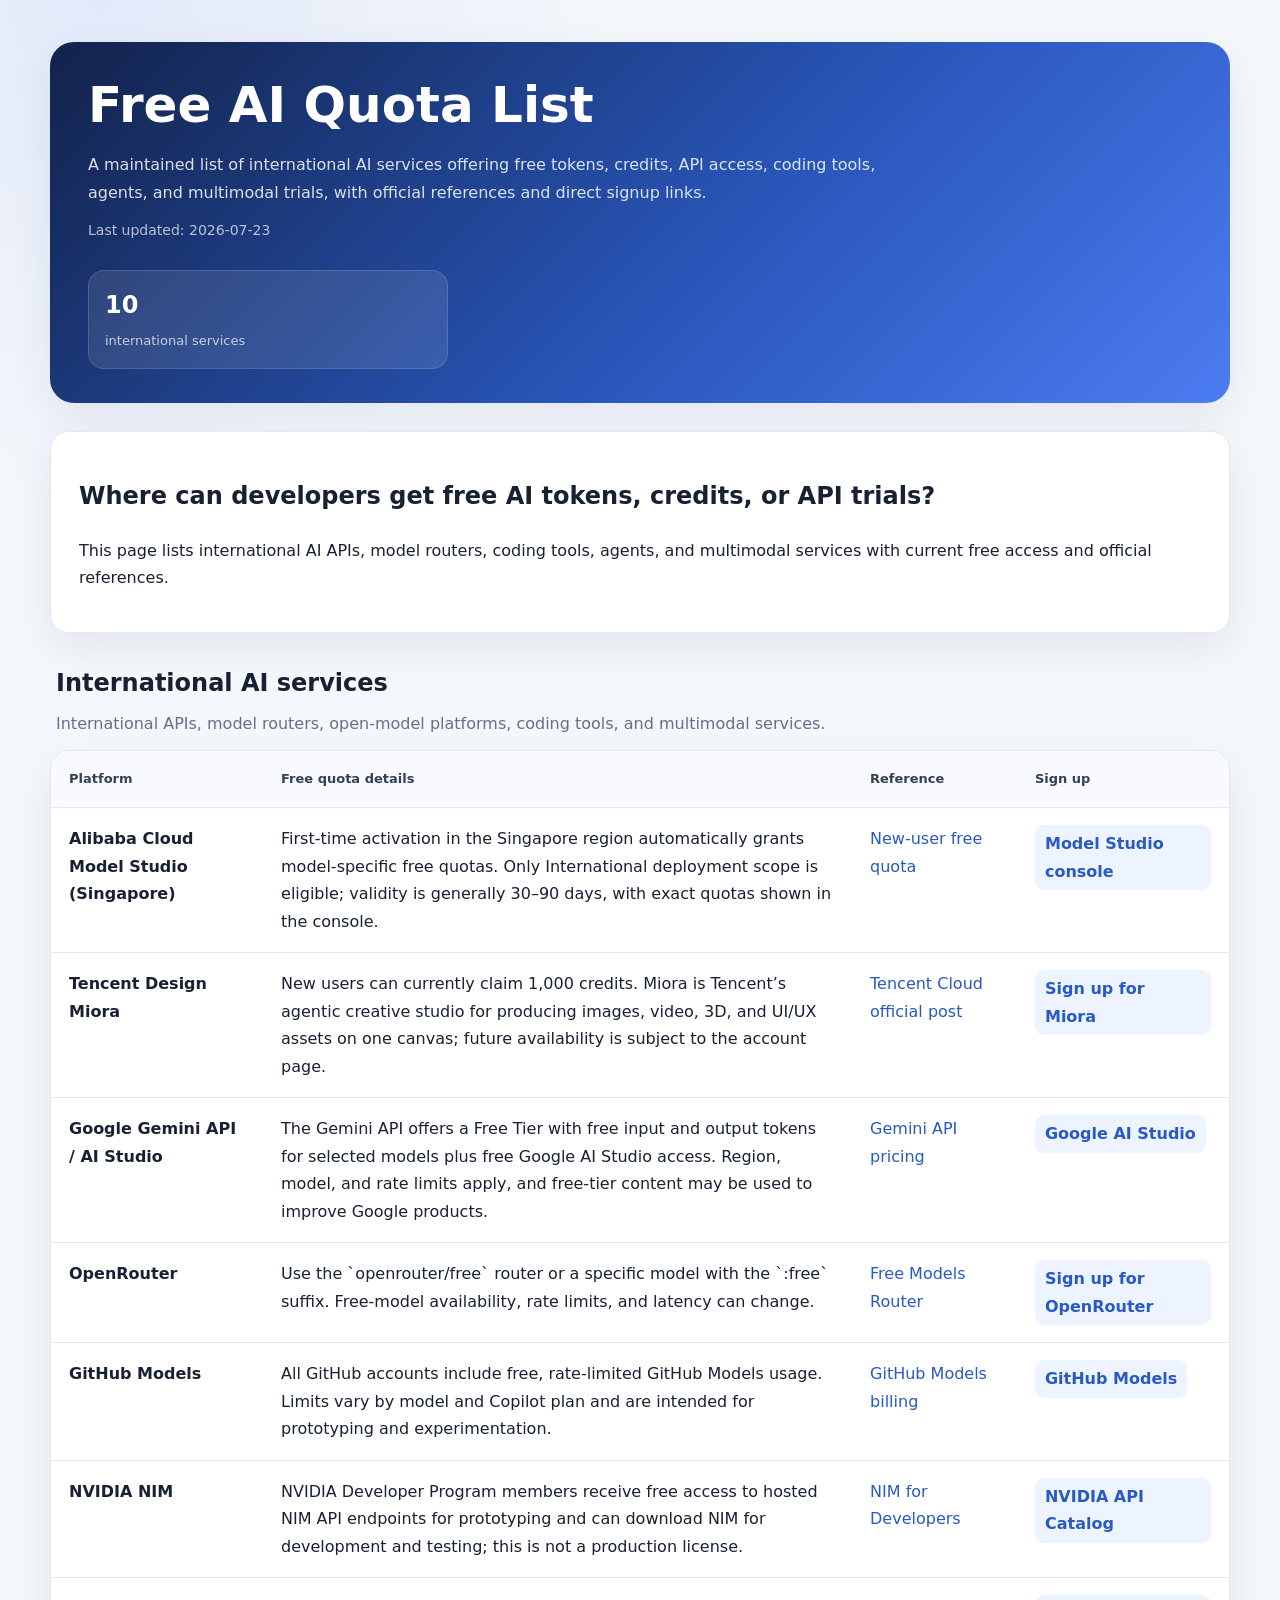
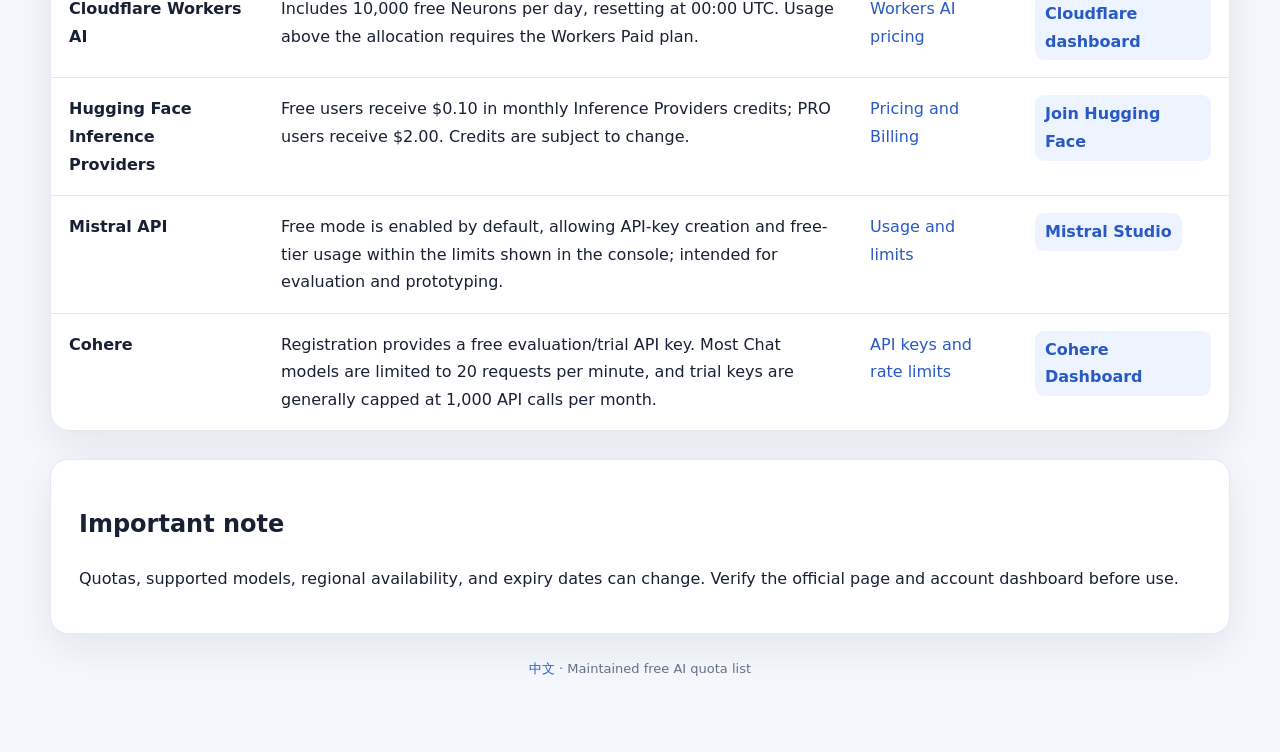
==== commit fa53703e: "fix: update English page routing" ====
--- a/pages/us/index.html
+++ b/pages/us/index.html
@@ -1,3 +1,3 @@
 <!doctype html>
-<html lang="en"><head><meta charset="utf-8"><meta name="viewport" content="width=device-width,initial-scale=1"><title>Free AI Tokens, Credits and API Trials (2026 updated list)</title><meta name="description" content="A maintained list of international AI services offering free tokens, credits, API access, coding tools, agents, and multimodal trials, with official references and direct signup links."><meta name="keywords" content="free AI tokens, free AI API, AI credits, LLM free tier, AI coding agent free trial, free multimodal AI tools"><meta name="robots" content="index,follow,max-snippet:-1"><link rel="canonical" href="https://yoyoworks.github.io/ai_free_quota/us/"><link rel="alternate" hreflang="zh-CN" href="https://yoyoworks.github.io/ai_free_quota/zh/"><link rel="alternate" hreflang="en" href="https://yoyoworks.github.io/ai_free_quota/us/"><link rel="alternate" hreflang="x-default" href="https://yoyoworks.github.io/ai_free_quota/"><meta property="og:type" content="article"><meta property="og:title" content="Free AI Tokens, Credits and API Trials (2026 updated list)"><meta property="og:description" content="A maintained list of international AI services offering free tokens, credits, API access, coding tools, agents, and multimodal trials, with official references and direct signup links."><meta property="og:url" content="https://yoyoworks.github.io/ai_free_quota/us/"><script type="application/ld+json">{"@context":"https://schema.org","@graph":[{"@type":"WebPage","url":"https://yoyoworks.github.io/ai_free_quota/us/","name":"Free AI Tokens, Credits and API Trials","description":"A maintained list of international AI services offering free tokens, credits, API access, coding tools, agents, and multimodal trials, with official references and direct signup links.","datePublished":"2026-07-23","dateModified":"2026-07-23","inLanguage":"en","mainEntity":{"@id":"https://yoyoworks.github.io/ai_free_quota/ai-free-quotas.json#dataset"}},{"@type":"Dataset","@id":"https://yoyoworks.github.io/ai_free_quota/ai-free-quotas.json#dataset","name":"Free AI Tokens, Credits and API Trials","description":"A maintained list of international AI services offering free tokens, credits, API access, coding tools, agents, and multimodal trials, with official references and direct signup links.","url":"https://yoyoworks.github.io/ai_free_quota/ai-free-quotas.json","dateModified":"2026-07-23","isAccessibleForFree":true},{"@type":"ItemList","numberOfItems":10,"itemListElement":[{"@type":"ListItem","position":1,"name":"Alibaba Cloud Model Studio (Singapore)","url":"https://modelstudio.console.alibabacloud.com/"},{"@type":"ListItem","position":2,"name":"Tencent Design Miora","url":"https://miora.design/login"},{"@type":"ListItem","position":3,"name":"Google Gemini API / AI Studio","url":"https://aistudio.google.com/"},{"@type":"ListItem","position":4,"name":"OpenRouter","url":"https://openrouter.ai/"},{"@type":"ListItem","position":5,"name":"GitHub Models","url":"https://github.com/marketplace/models"},{"@type":"ListItem","position":6,"name":"NVIDIA NIM","url":"https://build.nvidia.com/explore/discover"},{"@type":"ListItem","position":7,"name":"Cloudflare Workers AI","url":"https://dash.cloudflare.com/"},{"@type":"ListItem","position":8,"name":"Hugging Face Inference Providers","url":"https://huggingface.co/join"},{"@type":"ListItem","position":9,"name":"Mistral API","url":"https://console.mistral.ai/"},{"@type":"ListItem","position":10,"name":"Cohere","url":"https://dashboard.cohere.com/welcome/register"}]}]}</script><style>:root{--bg:#f4f7fb;--surface:#fff;--text:#182033;--muted:#667085;--line:#e3e8f1;--accent:#2859c5;--soft:#eef4ff;--shadow:0 14px 42px rgba(31,55,94,.08)}*{box-sizing:border-box}body{margin:0;background:radial-gradient(circle at 8% 0%,rgba(66,111,229,.10),transparent 32rem),var(--bg);color:var(--text);font-family:Inter,"PingFang SC","Microsoft YaHei",system-ui,-apple-system,sans-serif;line-height:1.72}a{color:var(--accent);text-decoration:none}a:hover{text-decoration:underline}main{width:min(1180px,calc(100% - 32px));margin:42px auto 72px}.hero{padding:34px 38px;border-radius:24px;background:linear-gradient(135deg,#12224a,#2957bb 58%,#4c7cf2);color:#fff;box-shadow:var(--shadow)}.hero h1{margin:0;font-size:clamp(30px,5vw,50px);line-height:1.18}.summary{max-width:850px;margin:16px 0 0;color:rgba(255,255,255,.84)}.updated{margin-top:12px;color:rgba(255,255,255,.7);font-size:14px}.stats{display:grid;grid-template-columns:repeat(3,minmax(0,1fr));gap:12px;margin-top:28px}.stat{padding:14px 16px;background:rgba(255,255,255,.10);border:1px solid rgba(255,255,255,.14);border-radius:16px}.stat strong{display:block;font-size:24px}.stat span{color:rgba(255,255,255,.72);font-size:13px}.answer,.faq{margin-top:28px;padding:24px 28px;border:1px solid var(--line);border-radius:18px;background:var(--surface);box-shadow:var(--shadow)}.section{margin-top:30px}.section-heading{padding:0 6px 12px}.section-heading h2{margin:0;font-size:24px}.section-heading p{margin:6px 0 0;color:var(--muted)}.table-wrap{overflow-x:auto;border:1px solid var(--line);border-radius:20px;background:var(--surface);box-shadow:var(--shadow)}table{width:100%;min-width:900px;border-collapse:collapse;table-layout:fixed}th,td{padding:17px 18px;text-align:left;vertical-align:top;border-bottom:1px solid var(--line)}th{background:#f8faff;color:#344054;font-size:13px}th:nth-child(1),td:nth-child(1){width:18%}th:nth-child(2),td:nth-child(2){width:50%}th:nth-child(3),td:nth-child(3){width:14%}th:nth-child(4),td:nth-child(4){width:18%}tbody tr:last-child td{border-bottom:0}.platform{font-weight:750}.signup{display:inline-block;padding:5px 10px;border-radius:9px;background:var(--soft);font-weight:650}.footer{margin-top:24px;color:var(--muted);font-size:13px;text-align:center}@media(max-width:720px){main{width:min(100% - 20px,1180px);margin-top:20px}.hero{padding:25px 22px}.stats{grid-template-columns:1fr}.answer,.faq{padding:20px}}@media print{body{background:#fff}main{width:100%;margin:0}.hero,.table-wrap,.answer,.faq{box-shadow:none}}</style></head>
-<body><main><article><header class="hero"><h1>Free AI Quota List</h1><p class="summary">A maintained list of international AI services offering free tokens, credits, API access, coding tools, agents, and multimodal trials, with official references and direct signup links.</p><div class="updated">Last updated: <time datetime="2026-07-23">2026-07-23</time></div><div class="stats"><div class="stat"><strong>10</strong><span>international services</span></div></div></header><section class="answer"><h2>Where can developers get free AI tokens, credits, or API trials?</h2><p>This page lists international AI APIs, model routers, coding tools, agents, and multimodal services with current free access and official references.</p></section><section class="section" aria-labelledby="section-international"><div class="section-heading"><h2 id="section-international">International AI services</h2><p>International APIs, model routers, open-model platforms, coding tools, and multimodal services.</p></div><div class="table-wrap"><table><thead><tr><th>Platform</th><th>Free quota details</th><th>Reference</th><th>Sign up</th></tr></thead><tbody><tr id="alibaba-model-studio-sg"><td class="platform">Alibaba Cloud Model Studio (Singapore)</td><td>First-time activation in the Singapore region automatically grants model-specific free quotas. Only International deployment scope is eligible; validity is generally 30–90 days, with exact quotas shown in the console.</td><td><a href="https://www.alibabacloud.com/help/en/model-studio/new-free-quota" target="_blank" rel="noopener noreferrer">New-user free quota</a></td><td><a class="signup" href="https://modelstudio.console.alibabacloud.com/" target="_blank" rel="noopener noreferrer">Model Studio console</a></td></tr> <tr id="tencent-miora"><td class="platform">Tencent Design Miora</td><td>New users can currently claim 1,000 credits. Miora is Tencent’s agentic creative studio for producing images, video, 3D, and UI/UX assets on one canvas; future availability is subject to the account page.</td><td><a href="https://www.linkedin.com/company/tencent-cloud/" target="_blank" rel="noopener noreferrer">Tencent Cloud official post</a></td><td><a class="signup" href="https://miora.design/login" target="_blank" rel="noopener noreferrer">Sign up for Miora</a></td></tr> <tr id="google-gemini-api"><td class="platform">Google Gemini API / AI Studio</td><td>The Gemini API offers a Free Tier with free input and output tokens for selected models plus free Google AI Studio access. Region, model, and rate limits apply, and free-tier content may be used to improve Google products.</td><td><a href="https://ai.google.dev/gemini-api/docs/pricing" target="_blank" rel="noopener noreferrer">Gemini API pricing</a></td><td><a class="signup" href="https://aistudio.google.com/" target="_blank" rel="noopener noreferrer">Google AI Studio</a></td></tr> <tr id="openrouter"><td class="platform">OpenRouter</td><td>Use the `openrouter/free` router or a specific model with the `:free` suffix. Free-model availability, rate limits, and latency can change.</td><td><a href="https://openrouter.ai/docs/guides/routing/routers/free-router" target="_blank" rel="noopener noreferrer">Free Models Router</a></td><td><a class="signup" href="https://openrouter.ai/" target="_blank" rel="noopener noreferrer">Sign up for OpenRouter</a></td></tr> <tr id="github-models"><td class="platform">GitHub Models</td><td>All GitHub accounts include free, rate-limited GitHub Models usage. Limits vary by model and Copilot plan and are intended for prototyping and experimentation.</td><td><a href="https://docs.github.com/en/billing/concepts/product-billing/github-models" target="_blank" rel="noopener noreferrer">GitHub Models billing</a></td><td><a class="signup" href="https://github.com/marketplace/models" target="_blank" rel="noopener noreferrer">GitHub Models</a></td></tr> <tr id="nvidia-nim"><td class="platform">NVIDIA NIM</td><td>NVIDIA Developer Program members receive free access to hosted NIM API endpoints for prototyping and can download NIM for development and testing; this is not a production license.</td><td><a href="https://developer.nvidia.com/nim" target="_blank" rel="noopener noreferrer">NIM for Developers</a></td><td><a class="signup" href="https://build.nvidia.com/explore/discover" target="_blank" rel="noopener noreferrer">NVIDIA API Catalog</a></td></tr> <tr id="cloudflare-workers-ai"><td class="platform">Cloudflare Workers AI</td><td>Includes 10,000 free Neurons per day, resetting at 00:00 UTC. Usage above the allocation requires the Workers Paid plan.</td><td><a href="https://developers.cloudflare.com/workers-ai/platform/pricing/" target="_blank" rel="noopener noreferrer">Workers AI pricing</a></td><td><a class="signup" href="https://dash.cloudflare.com/" target="_blank" rel="noopener noreferrer">Cloudflare dashboard</a></td></tr> <tr id="hugging-face-inference"><td class="platform">Hugging Face Inference Providers</td><td>Free users receive $0.10 in monthly Inference Providers credits; PRO users receive $2.00. Credits are subject to change.</td><td><a href="https://huggingface.co/docs/inference-providers/en/pricing" target="_blank" rel="noopener noreferrer">Pricing and Billing</a></td><td><a class="signup" href="https://huggingface.co/join" target="_blank" rel="noopener noreferrer">Join Hugging Face</a></td></tr> <tr id="mistral-api"><td class="platform">Mistral API</td><td>Free mode is enabled by default, allowing API-key creation and free-tier usage within the limits shown in the console; intended for evaluation and prototyping.</td><td><a href="https://docs.mistral.ai/admin/billing-usage/usage-limits" target="_blank" rel="noopener noreferrer">Usage and limits</a></td><td><a class="signup" href="https://console.mistral.ai/" target="_blank" rel="noopener noreferrer">Mistral Studio</a></td></tr> <tr id="cohere"><td class="platform">Cohere</td><td>Registration provides a free evaluation/trial API key. Most Chat models are limited to 20 requests per minute, and trial keys are generally capped at 1,000 API calls per month.</td><td><a href="https://docs.cohere.com/v2/docs/rate-limits" target="_blank" rel="noopener noreferrer">API keys and rate limits</a></td><td><a class="signup" href="https://dashboard.cohere.com/welcome/register" target="_blank" rel="noopener noreferrer">Cohere Dashboard</a></td></tr></tbody></table></div></section><section class="faq"><h2>Important note</h2><p>Quotas, supported models, regional availability, and expiry dates can change. Verify the official page and account dashboard before use.</p></section><footer class="footer"><a href="https://yoyoworks.github.io/ai_free_quota/zh/">中文</a> · <a href="https://yoyoworks.github.io/ai_free_quota/ai-free-quotas.json">JSON data</a> · Maintained free AI quota list</footer></article></main></body></html>+<html lang="en"><head><meta charset="utf-8"><meta name="viewport" content="width=device-width,initial-scale=1"><title>Free AI Tokens, Credits and API Trials (2026 updated list)</title><meta name="description" content="A maintained list of international AI services offering free tokens, credits, API access, coding tools, agents, and multimodal trials, with official references and direct signup links."><meta name="keywords" content="free AI tokens, free AI API, AI credits, LLM free tier, AI coding agent free trial, free multimodal AI tools"><meta name="robots" content="index,follow,max-snippet:-1"><link rel="canonical" href="./"><link rel="alternate" hreflang="zh-CN" href="../zh/"><link rel="alternate" hreflang="en" href="../us/"><link rel="alternate" hreflang="x-default" href="../"><meta property="og:type" content="article"><meta property="og:title" content="Free AI Tokens, Credits and API Trials (2026 updated list)"><meta property="og:description" content="A maintained list of international AI services offering free tokens, credits, API access, coding tools, agents, and multimodal trials, with official references and direct signup links."><script type="application/ld+json">{"@context":"https://schema.org","@graph":[{"@type":"WebPage","url":"./","name":"Free AI Tokens, Credits and API Trials","description":"A maintained list of international AI services offering free tokens, credits, API access, coding tools, agents, and multimodal trials, with official references and direct signup links.","datePublished":"2026-07-23","dateModified":"2026-07-23","inLanguage":"en"},{"@type":"ItemList","numberOfItems":10,"itemListElement":[{"@type":"ListItem","position":1,"name":"Alibaba Cloud Model Studio (Singapore)","url":"https://modelstudio.console.alibabacloud.com/"},{"@type":"ListItem","position":2,"name":"Tencent Design Miora","url":"https://miora.design/login"},{"@type":"ListItem","position":3,"name":"Google Gemini API / AI Studio","url":"https://aistudio.google.com/"},{"@type":"ListItem","position":4,"name":"OpenRouter","url":"https://openrouter.ai/"},{"@type":"ListItem","position":5,"name":"GitHub Models","url":"https://github.com/marketplace/models"},{"@type":"ListItem","position":6,"name":"NVIDIA NIM","url":"https://build.nvidia.com/explore/discover"},{"@type":"ListItem","position":7,"name":"Cloudflare Workers AI","url":"https://dash.cloudflare.com/"},{"@type":"ListItem","position":8,"name":"Hugging Face Inference Providers","url":"https://huggingface.co/join"},{"@type":"ListItem","position":9,"name":"Mistral API","url":"https://console.mistral.ai/"},{"@type":"ListItem","position":10,"name":"Cohere","url":"https://dashboard.cohere.com/welcome/register"}]}]}</script><style>:root{--bg:#f4f7fb;--surface:#fff;--text:#182033;--muted:#667085;--line:#e3e8f1;--accent:#2859c5;--soft:#eef4ff;--shadow:0 14px 42px rgba(31,55,94,.08)}*{box-sizing:border-box}body{margin:0;background:radial-gradient(circle at 8% 0%,rgba(66,111,229,.10),transparent 32rem),var(--bg);color:var(--text);font-family:Inter,"PingFang SC","Microsoft YaHei",system-ui,-apple-system,sans-serif;line-height:1.72}a{color:var(--accent);text-decoration:none}a:hover{text-decoration:underline}main{width:min(1180px,calc(100% - 32px));margin:42px auto 72px}.hero{padding:34px 38px;border-radius:24px;background:linear-gradient(135deg,#12224a,#2957bb 58%,#4c7cf2);color:#fff;box-shadow:var(--shadow)}.hero h1{margin:0;font-size:clamp(30px,5vw,50px);line-height:1.18}.summary{max-width:850px;margin:16px 0 0;color:rgba(255,255,255,.84)}.updated{margin-top:12px;color:rgba(255,255,255,.7);font-size:14px}.stats{display:grid;grid-template-columns:repeat(3,minmax(0,1fr));gap:12px;margin-top:28px}.stat{padding:14px 16px;background:rgba(255,255,255,.10);border:1px solid rgba(255,255,255,.14);border-radius:16px}.stat strong{display:block;font-size:24px}.stat span{color:rgba(255,255,255,.72);font-size:13px}.answer,.faq{margin-top:28px;padding:24px 28px;border:1px solid var(--line);border-radius:18px;background:var(--surface);box-shadow:var(--shadow)}.section{margin-top:30px}.section-heading{padding:0 6px 12px}.section-heading h2{margin:0;font-size:24px}.section-heading p{margin:6px 0 0;color:var(--muted)}.table-wrap{overflow-x:auto;border:1px solid var(--line);border-radius:20px;background:var(--surface);box-shadow:var(--shadow)}table{width:100%;min-width:900px;border-collapse:collapse;table-layout:fixed}th,td{padding:17px 18px;text-align:left;vertical-align:top;border-bottom:1px solid var(--line)}th{background:#f8faff;color:#344054;font-size:13px}th:nth-child(1),td:nth-child(1){width:18%}th:nth-child(2),td:nth-child(2){width:50%}th:nth-child(3),td:nth-child(3){width:14%}th:nth-child(4),td:nth-child(4){width:18%}tbody tr:last-child td{border-bottom:0}.platform{font-weight:750}.signup{display:inline-block;padding:5px 10px;border-radius:9px;background:var(--soft);font-weight:650}.footer{margin-top:24px;color:var(--muted);font-size:13px;text-align:center}@media(max-width:720px){main{width:min(100% - 20px,1180px);margin-top:20px}.hero{padding:25px 22px}.stats{grid-template-columns:1fr}.answer,.faq{padding:20px}}@media print{body{background:#fff}main{width:100%;margin:0}.hero,.table-wrap,.answer,.faq{box-shadow:none}}</style></head>
+<body><main><article><header class="hero"><h1>Free AI Quota List</h1><p class="summary">A maintained list of international AI services offering free tokens, credits, API access, coding tools, agents, and multimodal trials, with official references and direct signup links.</p><div class="updated">Last updated: <time datetime="2026-07-23">2026-07-23</time></div><div class="stats"><div class="stat"><strong>10</strong><span>international services</span></div></div></header><section class="answer"><h2>Where can developers get free AI tokens, credits, or API trials?</h2><p>This page lists international AI APIs, model routers, coding tools, agents, and multimodal services with current free access and official references.</p></section><section class="section" aria-labelledby="section-international"><div class="section-heading"><h2 id="section-international">International AI services</h2><p>International APIs, model routers, open-model platforms, coding tools, and multimodal services.</p></div><div class="table-wrap"><table><thead><tr><th>Platform</th><th>Free quota details</th><th>Reference</th><th>Sign up</th></tr></thead><tbody><tr id="alibaba-model-studio-sg"><td class="platform">Alibaba Cloud Model Studio (Singapore)</td><td>First-time activation in the Singapore region automatically grants model-specific free quotas. Only International deployment scope is eligible; validity is generally 30–90 days, with exact quotas shown in the console.</td><td><a href="https://www.alibabacloud.com/help/en/model-studio/new-free-quota" target="_blank" rel="noopener noreferrer">New-user free quota</a></td><td><a class="signup" href="https://modelstudio.console.alibabacloud.com/" target="_blank" rel="noopener noreferrer">Model Studio console</a></td></tr> <tr id="tencent-miora"><td class="platform">Tencent Design Miora</td><td>New users can currently claim 1,000 credits. Miora is Tencent’s agentic creative studio for producing images, video, 3D, and UI/UX assets on one canvas; future availability is subject to the account page.</td><td><a href="https://www.linkedin.com/company/tencent-cloud/" target="_blank" rel="noopener noreferrer">Tencent Cloud official post</a></td><td><a class="signup" href="https://miora.design/login" target="_blank" rel="noopener noreferrer">Sign up for Miora</a></td></tr> <tr id="google-gemini-api"><td class="platform">Google Gemini API / AI Studio</td><td>The Gemini API offers a Free Tier with free input and output tokens for selected models plus free Google AI Studio access. Region, model, and rate limits apply, and free-tier content may be used to improve Google products.</td><td><a href="https://ai.google.dev/gemini-api/docs/pricing" target="_blank" rel="noopener noreferrer">Gemini API pricing</a></td><td><a class="signup" href="https://aistudio.google.com/" target="_blank" rel="noopener noreferrer">Google AI Studio</a></td></tr> <tr id="openrouter"><td class="platform">OpenRouter</td><td>Use the `openrouter/free` router or a specific model with the `:free` suffix. Free-model availability, rate limits, and latency can change.</td><td><a href="https://openrouter.ai/docs/guides/routing/routers/free-router" target="_blank" rel="noopener noreferrer">Free Models Router</a></td><td><a class="signup" href="https://openrouter.ai/" target="_blank" rel="noopener noreferrer">Sign up for OpenRouter</a></td></tr> <tr id="github-models"><td class="platform">GitHub Models</td><td>All GitHub accounts include free, rate-limited GitHub Models usage. Limits vary by model and Copilot plan and are intended for prototyping and experimentation.</td><td><a href="https://docs.github.com/en/billing/concepts/product-billing/github-models" target="_blank" rel="noopener noreferrer">GitHub Models billing</a></td><td><a class="signup" href="https://github.com/marketplace/models" target="_blank" rel="noopener noreferrer">GitHub Models</a></td></tr> <tr id="nvidia-nim"><td class="platform">NVIDIA NIM</td><td>NVIDIA Developer Program members receive free access to hosted NIM API endpoints for prototyping and can download NIM for development and testing; this is not a production license.</td><td><a href="https://developer.nvidia.com/nim" target="_blank" rel="noopener noreferrer">NIM for Developers</a></td><td><a class="signup" href="https://build.nvidia.com/explore/discover" target="_blank" rel="noopener noreferrer">NVIDIA API Catalog</a></td></tr> <tr id="cloudflare-workers-ai"><td class="platform">Cloudflare Workers AI</td><td>Includes 10,000 free Neurons per day, resetting at 00:00 UTC. Usage above the allocation requires the Workers Paid plan.</td><td><a href="https://developers.cloudflare.com/workers-ai/platform/pricing/" target="_blank" rel="noopener noreferrer">Workers AI pricing</a></td><td><a class="signup" href="https://dash.cloudflare.com/" target="_blank" rel="noopener noreferrer">Cloudflare dashboard</a></td></tr> <tr id="hugging-face-inference"><td class="platform">Hugging Face Inference Providers</td><td>Free users receive $0.10 in monthly Inference Providers credits; PRO users receive $2.00. Credits are subject to change.</td><td><a href="https://huggingface.co/docs/inference-providers/en/pricing" target="_blank" rel="noopener noreferrer">Pricing and Billing</a></td><td><a class="signup" href="https://huggingface.co/join" target="_blank" rel="noopener noreferrer">Join Hugging Face</a></td></tr> <tr id="mistral-api"><td class="platform">Mistral API</td><td>Free mode is enabled by default, allowing API-key creation and free-tier usage within the limits shown in the console; intended for evaluation and prototyping.</td><td><a href="https://docs.mistral.ai/admin/billing-usage/usage-limits" target="_blank" rel="noopener noreferrer">Usage and limits</a></td><td><a class="signup" href="https://console.mistral.ai/" target="_blank" rel="noopener noreferrer">Mistral Studio</a></td></tr> <tr id="cohere"><td class="platform">Cohere</td><td>Registration provides a free evaluation/trial API key. Most Chat models are limited to 20 requests per minute, and trial keys are generally capped at 1,000 API calls per month.</td><td><a href="https://docs.cohere.com/v2/docs/rate-limits" target="_blank" rel="noopener noreferrer">API keys and rate limits</a></td><td><a class="signup" href="https://dashboard.cohere.com/welcome/register" target="_blank" rel="noopener noreferrer">Cohere Dashboard</a></td></tr></tbody></table></div></section><section class="faq"><h2>Important note</h2><p>Quotas, supported models, regional availability, and expiry dates can change. Verify the official page and account dashboard before use.</p></section><footer class="footer"><a href="../zh/">中文</a> · Maintained free AI quota list</footer></article></main></body></html>
